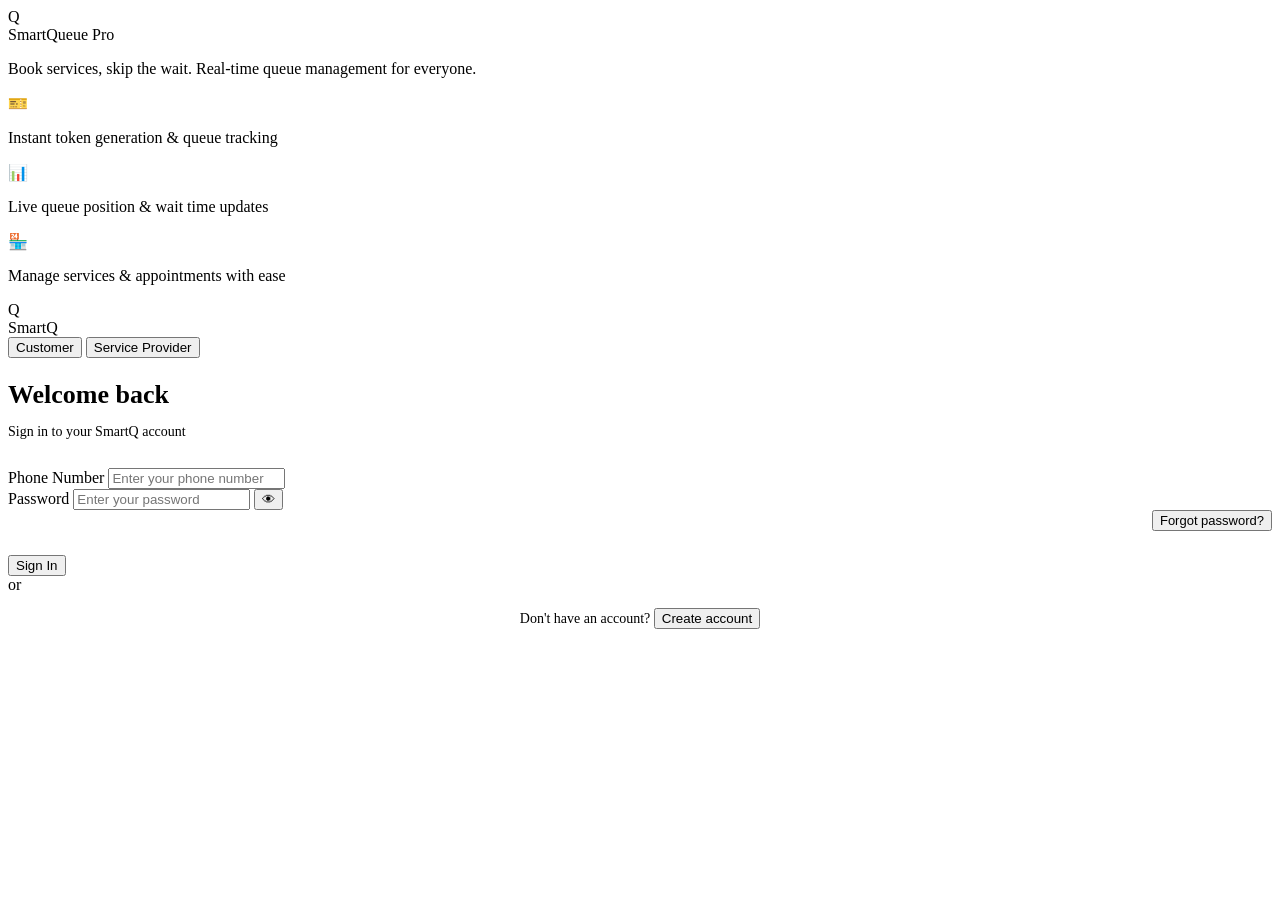
==== web frontend/index.html @ 535a2e8b "Upload web frontend/index.html" ====
<!DOCTYPE html>
<html lang="en">
<head>
  <meta charset="UTF-8">
  <meta name="viewport" content="width=device-width, initial-scale=1.0">
  <title>SmartQ – Skip the Queue</title>
  <link rel="stylesheet" href="css/style.css">
</head>
<body>
<div class="auth-root">
  <!-- LEFT: Hero Panel -->
  <div class="auth-hero">
    <div class="hero-logo">Q</div>
    <div class="hero-title">SmartQueue Pro</div>
    <p class="hero-sub">Book services, skip the wait. Real-time queue management for everyone.</p>
    <div class="hero-features">
      <div class="hero-feat"><span class="fi">🎫</span><p>Instant token generation & queue tracking</p></div>
      <div class="hero-feat"><span class="fi">📊</span><p>Live queue position & wait time updates</p></div>
      <div class="hero-feat"><span class="fi">🏪</span><p>Manage services & appointments with ease</p></div>
    </div>
  </div>

  <!-- RIGHT: Auth Forms -->
  <div class="auth-panel">
    <div class="auth-box">
      <div class="auth-logo-sm">
        <div class="lm">Q</div>
        <span>SmartQ</span>
      </div>

      <!-- Role Tabs -->
      <div class="auth-tab-row" id="authTabs">
        <button class="auth-tab active" onclick="selectRole('user',this)">Customer</button>
        <button class="auth-tab" onclick="selectRole('provider',this)">Service Provider</button>
      </div>

      <!-- Sign In Form -->
      <div id="formSignIn">
        <h2 style="font-size:26px;font-weight:800;margin-bottom:6px;" id="signInTitle">Welcome back</h2>
        <p style="color:var(--text-2);font-size:14px;margin-bottom:28px;">Sign in to your SmartQ account</p>

        <div id="signInAlert" class="alert alert-error"></div>

        <form onsubmit="handleSignIn(event)">
          <div class="form-group">
            <label class="form-label">Phone Number</label>
            <input type="tel" id="loginPhone" class="form-input" placeholder="Enter your phone number" required>
          </div>
          <div class="form-group">
            <label class="form-label">Password</label>
            <input type="password" id="loginPassword" class="form-input" placeholder="Enter your password" required>
            <button type="button" class="input-icon" onclick="togglePwd('loginPassword',this)">👁</button>
          </div>
          <div style="text-align:right;margin-bottom:24px;">
            <button type="button" class="link" style="font-size:13px;" onclick="showForm('formForgot')">Forgot password?</button>
          </div>
          <button type="submit" class="btn btn-primary" id="signInBtn">Sign In</button>
        </form>

        <div class="divider"><span>or</span></div>
        <p style="text-align:center;font-size:14px;color:var(--text-2);">
          Don't have an account? <button class="link" onclick="showForm('formRegister')">Create account</button>
        </p>
      </div>

      <!-- Register Form -->
      <div id="formRegister" style="display:none;">
        <h2 style="font-size:26px;font-weight:800;margin-bottom:6px;">Create account</h2>
        <p style="color:var(--text-2);font-size:14px;margin-bottom:28px;" id="regSubtitle">Join SmartQ as a Customer</p>

        <div id="registerAlert" class="alert alert-error"></div>

        <form onsubmit="handleRegister(event)">
          <div class="form-group">
            <label class="form-label">Full Name</label>
            <input type="text" id="regName" class="form-input" placeholder="Your full name" required>
          </div>
          <div class="form-group">
            <label class="form-label">Phone Number</label>
            <input type="tel" id="regPhone" class="form-input" placeholder="Phone number" required>
          </div>
          <div class="form-group">
            <label class="form-label">Email Address</label>
            <input type="email" id="regEmail" class="form-input" placeholder="Email (optional)">
          </div>
          <div id="providerRegFields" style="display:none;">
            <div class="form-group">
              <label class="form-label">Business / Shop Name</label>
              <input type="text" id="regShopName" class="form-input" placeholder="e.g. City Clinic">
            </div>
            <div class="form-group">
              <label class="form-label">Location / Address</label>
              <input type="text" id="regLocation" class="form-input" placeholder="Full address">
            </div>
          </div>
          <div class="form-group">
            <label class="form-label">Password</label>
            <input type="password" id="regPassword" class="form-input" placeholder="Create a password" required>
            <button type="button" class="input-icon" onclick="togglePwd('regPassword',this)">👁</button>
          </div>
          <button type="submit" class="btn btn-primary" id="registerBtn">Create Account</button>
        </form>

        <p style="text-align:center;margin-top:20px;font-size:14px;color:var(--text-2);">
          Already have an account? <button class="link" onclick="showForm('formSignIn')">Sign in</button>
        </p>
      </div>

      <!-- Forgot Password -->
      <div id="formForgot" style="display:none;">
        <h2 style="font-size:26px;font-weight:800;margin-bottom:6px;">Reset password</h2>
        <p style="color:var(--text-2);font-size:14px;margin-bottom:28px;">Enter your phone number to receive an OTP</p>

        <div id="forgotAlert" class="alert"></div>

        <div id="forgotStep1">
          <div class="form-group">
            <label class="form-label">Phone Number</label>
            <input type="tel" id="forgotPhone" class="form-input" placeholder="Your registered phone">
          </div>
          <button class="btn btn-primary" onclick="sendOTP()">Send OTP</button>
        </div>

        <div id="forgotStep2" style="display:none;">
          <div class="form-group">
            <label class="form-label">OTP Code</label>
            <input type="text" id="otpCode" class="form-input" placeholder="Enter OTP">
          </div>
          <div class="form-group">
            <label class="form-label">New Password</label>
            <input type="password" id="newPassword" class="form-input" placeholder="New password">
          </div>
          <button class="btn btn-primary" onclick="resetPassword()">Reset Password</button>
        </div>

        <p style="text-align:center;margin-top:20px;font-size:14px;">
          <button class="link" onclick="showForm('formSignIn')">← Back to sign in</button>
        </p>
      </div>
    </div>
  </div>
</div>

<script src="js/api.js"></script>
<script>
  // Handle logout parameter or clear previous sessions when opening login page directly
  if (window.location.search.includes('logout=true')) {
    session.clearAll();
    window.history.replaceState({}, document.title, window.location.pathname);
  }
  // Clear any existing session so the app always opens the login page first as requested
  session.clearAll();

  let selectedRole = 'user';

  function selectRole(role, tabEl) {
    selectedRole = role;
    document.querySelectorAll('.auth-tab').forEach(t => t.classList.remove('active'));
    tabEl.classList.add('active');
    document.getElementById('signInTitle').textContent = role === 'user' ? 'Welcome back' : 'Provider Sign In';
    document.getElementById('regSubtitle').textContent = role === 'user' ? 'Join SmartQ as a Customer' : 'Register your business on SmartQ';
    document.getElementById('providerRegFields').style.display = role === 'provider' ? 'block' : 'none';
    showForm('formSignIn');
  }

  function showForm(id) {
    ['formSignIn','formRegister','formForgot'].forEach(f => document.getElementById(f).style.display = 'none');
    document.getElementById(id).style.display = 'block';
  }

  function togglePwd(id, btn) {
    const inp = document.getElementById(id);
    inp.type = inp.type === 'password' ? 'text' : 'password';
    btn.textContent = inp.type === 'password' ? '👁' : '🙈';
  }

  function showAlert(id, msg, type='error') {
    const el = document.getElementById(id);
    el.textContent = msg;
    el.className = `alert alert-${type} show`;
  }

  async function handleSignIn(e) {
    e.preventDefault();
    const phone = document.getElementById('loginPhone').value.trim();
    const password = document.getElementById('loginPassword').value;
    const btn = document.getElementById('signInBtn');
    document.getElementById('signInAlert').classList.remove('show');
    btn.innerHTML = '<div class="spinner" style="width:20px;height:20px;border-width:2px;"></div>';
    btn.disabled = true;
    try {
      let res;
      if (selectedRole === 'provider') {
        res = await api.loginProvider(phone, password);
        const providerData = res.provider || res.user;
        if (res.success && providerData) { session.setProvider(providerData); window.location.href = 'provider_dashboard.html'; return; }
      } else {
        res = await api.login(phone, password);
        if (res.success) { session.setUser(res.user); window.location.href = 'user_dashboard.html'; return; }
      }
      showAlert('signInAlert', res.message || 'Invalid phone or password');
    } catch(e) { showAlert('signInAlert', 'Network error. Please try again.'); }
    finally { btn.textContent = 'Sign In'; btn.disabled = false; }
  }

  async function handleRegister(e) {
    e.preventDefault();
    const name = document.getElementById('regName').value.trim();
    const phone = document.getElementById('regPhone').value.trim();
    const email = document.getElementById('regEmail').value.trim();
    const password = document.getElementById('regPassword').value;
    const btn = document.getElementById('registerBtn');
    document.getElementById('registerAlert').classList.remove('show');
    btn.innerHTML = '<div class="spinner" style="width:20px;height:20px;border-width:2px;"></div>';
    btn.disabled = true;
    try {
      let res;
      if (selectedRole === 'provider') {
        const shopName = document.getElementById('regShopName').value.trim();
        const location = document.getElementById('regLocation').value.trim();
        res = await api.request('/auth/register_provider.php','POST',{ name, phone, password, shopName, location, categoryId:1 });
      } else {
        res = await api.register(name, phone, email, password);
      }
      if (res.success) { showAlert('registerAlert','Account created! Please sign in.','success'); setTimeout(()=>showForm('formSignIn'),1800); }
      else showAlert('registerAlert', res.message || 'Registration failed');
    } catch(e) { showAlert('registerAlert','Network error.'); }
    finally { btn.textContent = 'Create Account'; btn.disabled = false; }
  }

  async function sendOTP() {
    const phone = document.getElementById('forgotPhone').value.trim();
    if (!phone) return;
    try {
      const res = await api.request('/auth/send_otp.php','POST',{ phone });
      if (res.success) { showAlert('forgotAlert','OTP sent!','success'); document.getElementById('forgotStep1').style.display='none'; document.getElementById('forgotStep2').style.display='block'; }
      else showAlert('forgotAlert', res.message || 'Failed to send OTP');
    } catch(e) { showAlert('forgotAlert','Network error.'); }
  }

  async function resetPassword() {
    const phone = document.getElementById('forgotPhone').value.trim();
    const otp = document.getElementById('otpCode').value.trim();
    const newPwd = document.getElementById('newPassword').value;
    try {
      const res = await api.request('/auth/reset_password.php','POST',{ phone, otp, newPassword: newPwd });
      if (res.success) { showAlert('forgotAlert','Password reset!','success'); setTimeout(()=>showForm('formSignIn'),1500); }
      else showAlert('forgotAlert', res.message || 'Reset failed');
    } catch(e) { showAlert('forgotAlert','Network error.'); }
  }
</script>
</body>
</html>
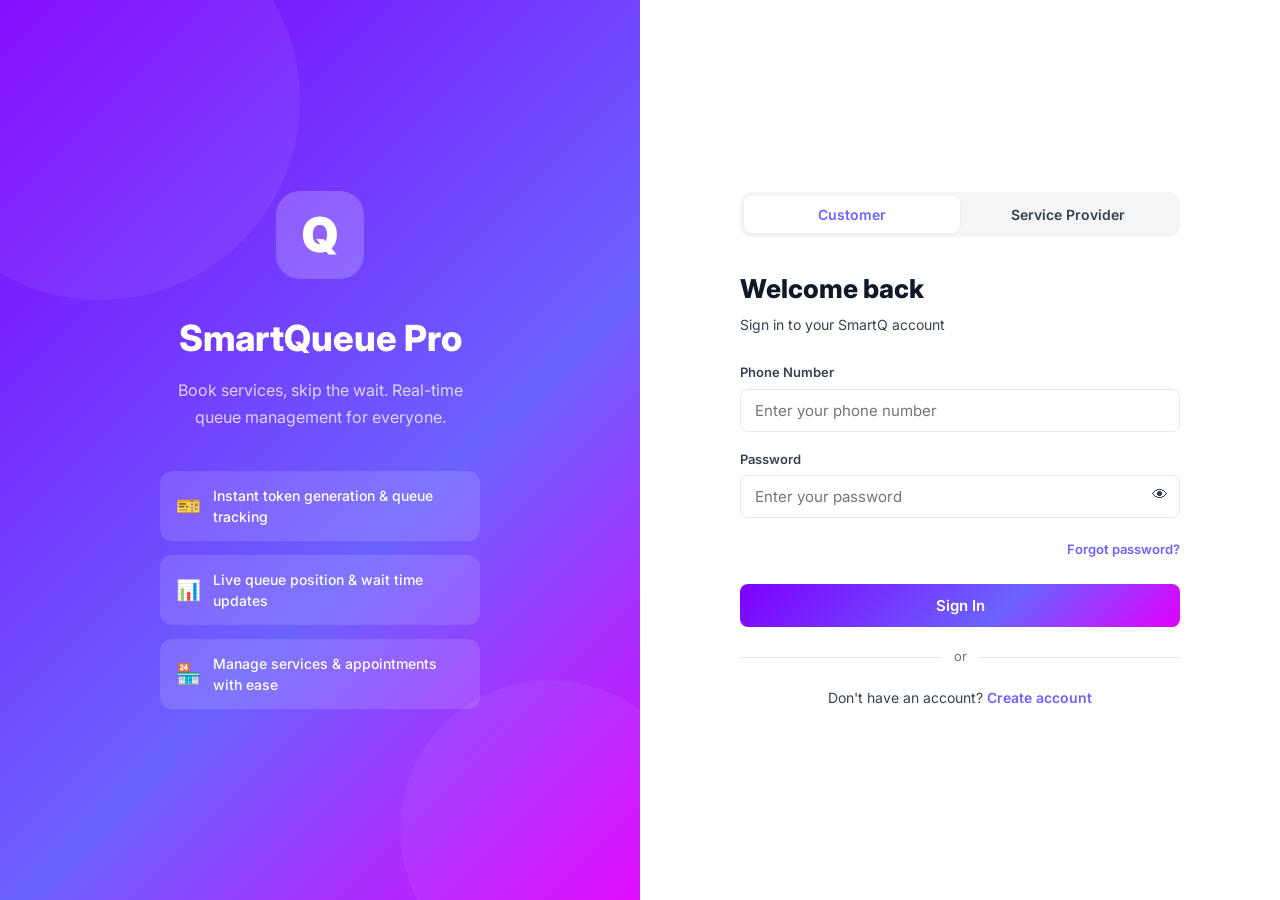
==== commit 605da2e0: "Fix registration email optional requirement" ====
--- a/web frontend/index.html
+++ b/web frontend/index.html
@@ -218,7 +218,7 @@
       if (selectedRole === 'provider') {
         const shopName = document.getElementById('regShopName').value.trim();
         const location = document.getElementById('regLocation').value.trim();
-        res = await api.request('/auth/register_provider.php','POST',{ name, phone, password, shopName, location, categoryId:1 });
+        res = await api.request('/auth/register_provider.php','POST',{ name, phone, email, password, shopName, location, categoryId:1 });
       } else {
         res = await api.register(name, phone, email, password);
       }
--- a/web frontend/css/style.css
+++ b/web frontend/css/style.css
@@ -0,0 +1,534 @@
+@import url('https://fonts.googleapis.com/css2?family=Inter:wght@300;400;500;600;700;800&display=swap');
+
+:root {
+  --primary: #6C63FF;
+  --primary-dark: #4A44B4;
+  --primary-light: #9E98FF;
+  --primary-5: rgba(108,99,255,0.05);
+  --primary-10: rgba(108,99,255,0.10);
+  --primary-15: rgba(108,99,255,0.15);
+  --primary-20: rgba(108,99,255,0.20);
+  --gradient: linear-gradient(135deg, #7F00FF 0%, #6C63FF 60%, #E100FF 100%);
+  --gradient-soft: linear-gradient(135deg, #f5f3ff 0%, #ede9fe 100%);
+  --bg: #F4F5F7;
+  --surface: #FFFFFF;
+  --surface-2: #FAFAFA;
+  --sidebar-bg: #1C1B3A;
+  --sidebar-active: rgba(108,99,255,0.25);
+  --text: #111827;
+  --text-2: #374151;
+  --text-3: #6B7280;
+  --success: #10B981;
+  --success-bg: rgba(16,185,129,0.1);
+  --warning: #F59E0B;
+  --warning-bg: rgba(245,158,11,0.1);
+  --error: #EF4444;
+  --error-bg: rgba(239,68,68,0.1);
+  --info: #3B82F6;
+  --info-bg: rgba(59,130,246,0.1);
+  --border: #E5E7EB;
+  --border-2: #F3F4F6;
+  --shadow-sm: 0 1px 3px rgba(0,0,0,0.06);
+  --shadow: 0 4px 16px rgba(0,0,0,0.07);
+  --shadow-lg: 0 8px 32px rgba(0,0,0,0.1);
+  --radius: 12px;
+  --radius-sm: 8px;
+  --radius-lg: 16px;
+  --radius-xl: 20px;
+  --sidebar-w: 260px;
+}
+
+*,*::before,*::after { box-sizing: border-box; margin: 0; padding: 0; }
+
+html { font-size: 16px; }
+
+body {
+  font-family: 'Inter', -apple-system, sans-serif;
+  background: var(--bg);
+  color: var(--text);
+  line-height: 1.5;
+  -webkit-font-smoothing: antialiased;
+}
+
+/* ── Scrollbar ──────────────────────────────── */
+::-webkit-scrollbar { width: 5px; height: 5px; }
+::-webkit-scrollbar-track { background: transparent; }
+::-webkit-scrollbar-thumb { background: #D1D5DB; border-radius: 99px; }
+
+/* ══ AUTH LAYOUT ════════════════════════════════════════════════════════════ */
+.auth-root {
+  min-height: 100vh;
+  display: grid;
+  grid-template-columns: 1fr 1fr;
+}
+@media (max-width: 900px) {
+  .auth-root { grid-template-columns: 1fr; }
+  .auth-hero { display: none !important; }
+}
+
+.auth-hero {
+  background: var(--gradient);
+  display: flex;
+  flex-direction: column;
+  align-items: center;
+  justify-content: center;
+  padding: 48px;
+  color: white;
+  position: relative;
+  overflow: hidden;
+}
+.auth-hero::before {
+  content: '';
+  position: absolute;
+  width: 400px; height: 400px;
+  border-radius: 50%;
+  background: rgba(255,255,255,0.06);
+  top: -100px; left: -100px;
+}
+.auth-hero::after {
+  content: '';
+  position: absolute;
+  width: 300px; height: 300px;
+  border-radius: 50%;
+  background: rgba(255,255,255,0.05);
+  bottom: -80px; right: -60px;
+}
+.hero-logo {
+  font-size: 48px; font-weight: 900;
+  background: rgba(255,255,255,0.2);
+  width: 88px; height: 88px;
+  border-radius: 24px;
+  display: flex; align-items: center; justify-content: center;
+  margin-bottom: 32px;
+  position: relative; z-index: 1;
+}
+.hero-title { font-size: 36px; font-weight: 800; margin-bottom: 12px; position: relative; z-index: 1; }
+.hero-sub { font-size: 16px; color: rgba(255,255,255,0.75); line-height: 1.7; max-width: 320px; text-align: center; position: relative; z-index: 1; }
+.hero-features { margin-top: 40px; display: flex; flex-direction: column; gap: 14px; width: 100%; max-width: 320px; position: relative; z-index: 1; }
+.hero-feat { display: flex; align-items: center; gap: 12px; background: rgba(255,255,255,0.12); border-radius: var(--radius); padding: 14px 16px; }
+.hero-feat .fi { font-size: 20px; }
+.hero-feat p { font-size: 14px; font-weight: 500; }
+
+.auth-panel {
+  display: flex;
+  flex-direction: column;
+  align-items: center;
+  justify-content: center;
+  padding: 48px 40px;
+  background: var(--surface);
+  min-height: 100vh;
+  overflow-y: auto;
+}
+.auth-box { width: 100%; max-width: 440px; }
+.auth-logo-sm { display: none; margin-bottom: 32px; }
+@media (max-width: 900px) { .auth-logo-sm { display: flex; align-items: center; gap: 12px; } }
+.auth-logo-sm .lm { width: 44px; height: 44px; border-radius: 12px; background: var(--gradient); display: flex; align-items: center; justify-content: center; font-size: 22px; font-weight: 900; color: white; }
+.auth-logo-sm span { font-size: 22px; font-weight: 800; color: var(--text); }
+
+.auth-tab-row { display: flex; background: var(--bg); border-radius: var(--radius); padding: 4px; margin-bottom: 32px; }
+.auth-tab { flex: 1; padding: 10px; text-align: center; font-size: 14px; font-weight: 600; color: var(--text-2); border-radius: var(--radius-sm); cursor: pointer; transition: all 0.2s; border: none; background: none; font-family: inherit; }
+.auth-tab.active { background: var(--surface); color: var(--primary); box-shadow: var(--shadow-sm); }
+
+.role-grid { display: grid; grid-template-columns: 1fr 1fr; gap: 12px; margin-bottom: 28px; }
+.role-tile {
+  border: 2px solid var(--border);
+  border-radius: var(--radius-lg);
+  padding: 20px 16px;
+  text-align: center;
+  cursor: pointer;
+  transition: all 0.2s;
+  background: var(--surface);
+}
+.role-tile:hover { border-color: var(--primary-light); box-shadow: var(--shadow); }
+.role-tile.selected { border-color: var(--primary); background: var(--primary-5); box-shadow: 0 0 0 4px var(--primary-10); }
+.role-tile .rt-icon { font-size: 32px; margin-bottom: 10px; }
+.role-tile .rt-name { font-size: 15px; font-weight: 700; color: var(--text); }
+.role-tile .rt-desc { font-size: 12px; color: var(--text-2); margin-top: 4px; }
+
+.form-label { display: block; font-size: 13px; font-weight: 600; color: var(--text-2); margin-bottom: 6px; }
+.form-input {
+  width: 100%; padding: 11px 14px;
+  border: 1.5px solid var(--border);
+  border-radius: var(--radius-sm);
+  font-size: 15px; font-family: inherit;
+  background: var(--surface); color: var(--text);
+  transition: border-color 0.2s, box-shadow 0.2s;
+  outline: none;
+}
+.form-input:focus { border-color: var(--primary); box-shadow: 0 0 0 3px var(--primary-10); }
+.form-input:disabled { background: var(--bg); color: var(--text-2); cursor: not-allowed; }
+.form-group { margin-bottom: 18px; position: relative; }
+.input-icon { position: absolute; right: 12px; top: 36px; font-size: 16px; cursor: pointer; color: var(--text-2); background: none; border: none; }
+
+.btn { display: inline-flex; align-items: center; justify-content: center; gap: 8px; font-family: inherit; font-weight: 600; cursor: pointer; border: none; transition: all 0.2s; }
+.btn-primary { background: var(--gradient); color: white; padding: 12px 24px; border-radius: var(--radius-sm); font-size: 15px; width: 100%; }
+.btn-primary:hover { opacity: 0.9; transform: translateY(-1px); box-shadow: 0 4px 16px rgba(108,99,255,0.4); }
+.btn-primary:active { transform: translateY(0); }
+.btn-primary:disabled { background: #D1D5DB; box-shadow: none; transform: none; cursor: not-allowed; }
+.btn-secondary { background: var(--bg); color: var(--text-2); padding: 10px 20px; border-radius: var(--radius-sm); font-size: 14px; }
+.btn-secondary:hover { background: var(--border); }
+.btn-danger { background: var(--error-bg); color: var(--error); padding: 10px 20px; border-radius: var(--radius-sm); font-size: 14px; }
+.btn-danger:hover { background: rgba(239,68,68,0.15); }
+.btn-icon { width: 36px; height: 36px; border-radius: var(--radius-sm); display: flex; align-items: center; justify-content: center; font-size: 16px; cursor: pointer; border: none; background: var(--bg); transition: background 0.2s; }
+.btn-icon:hover { background: var(--border); }
+
+.link { color: var(--primary); font-weight: 600; cursor: pointer; background: none; border: none; font-family: inherit; font-size: inherit; }
+.link:hover { text-decoration: underline; }
+
+.alert { padding: 12px 14px; border-radius: var(--radius-sm); font-size: 14px; font-weight: 500; margin-bottom: 16px; display: none; }
+.alert.show { display: block; }
+.alert-error { background: var(--error-bg); color: var(--error); }
+.alert-success { background: var(--success-bg); color: var(--success); }
+
+.divider { display: flex; align-items: center; gap: 12px; margin: 20px 0; }
+.divider::before, .divider::after { content: ''; flex: 1; height: 1px; background: var(--border); }
+.divider span { font-size: 13px; color: var(--text-3); }
+
+/* ══ DASHBOARD LAYOUT ═══════════════════════════════════════════════════════ */
+.app-layout { display: flex; min-height: 100vh; }
+
+/* SIDEBAR */
+.sidebar {
+  width: var(--sidebar-w);
+  background: var(--sidebar-bg);
+  display: flex;
+  flex-direction: column;
+  position: fixed;
+  top: 0; left: 0;
+  height: 100vh;
+  z-index: 100;
+  overflow-y: auto;
+  transition: transform 0.3s;
+}
+.sidebar-brand {
+  padding: 24px 20px 20px;
+  border-bottom: 1px solid rgba(255,255,255,0.07);
+}
+.sb-logo { display: flex; align-items: center; gap: 12px; }
+.sb-logo .lm { width: 40px; height: 40px; border-radius: 10px; background: var(--gradient); display: flex; align-items: center; justify-content: center; font-size: 20px; font-weight: 900; color: white; }
+.sb-logo span { font-size: 18px; font-weight: 800; color: white; }
+
+.sidebar-user { padding: 16px 20px; border-bottom: 1px solid rgba(255,255,255,0.07); }
+.sb-user-name { font-size: 15px; font-weight: 700; color: white; }
+.sb-user-role { font-size: 12px; color: #A5B4FC; margin-top: 2px; }
+
+.sidebar-nav { padding: 16px 12px; flex: 1; }
+.nav-section-label { font-size: 10px; font-weight: 700; text-transform: uppercase; letter-spacing: 1px; color: rgba(255,255,255,0.3); padding: 8px 8px 4px; }
+
+/* General nav-link for light backgrounds */
+.nav-link {
+  display: flex; align-items: center; gap: 12px;
+  padding: 10px 12px; border-radius: var(--radius-sm);
+  color: var(--text-2); font-size: 14px; font-weight: 500;
+  cursor: pointer; transition: all 0.2s; margin-bottom: 2px;
+  border: none; background: none; width: 100%; text-align: left; font-family: inherit;
+}
+.nav-link:hover { background: var(--primary-5); color: var(--primary); }
+.nav-link.active { background: var(--primary-10); color: var(--primary); font-weight: 700; }
+
+/* Sidebar specific nav-link for dark sidebar background */
+.sidebar .nav-link {
+  color: rgba(255,255,255,0.7);
+}
+.sidebar .nav-link:hover { background: rgba(255,255,255,0.08); color: white; }
+.sidebar .nav-link.active { background: var(--sidebar-active); color: white; font-weight: 600; }
+
+.nav-link .nl-icon { font-size: 18px; width: 22px; text-align: center; }
+.nav-link .nl-badge {
+  margin-left: auto; min-width: 20px; height: 20px;
+  background: var(--error); border-radius: 10px;
+  font-size: 11px; font-weight: 700; color: white;
+  display: flex; align-items: center; justify-content: center; padding: 0 5px;
+}
+
+.sidebar-footer { padding: 12px; border-top: 1px solid rgba(255,255,255,0.07); }
+.sb-logout { display: flex; align-items: center; gap: 10px; padding: 10px 12px; border-radius: var(--radius-sm); color: rgba(255,255,255,0.5); font-size: 14px; cursor: pointer; transition: all 0.2s; border: none; background: none; width: 100%; font-family: inherit; }
+.sb-logout:hover { background: rgba(239,68,68,0.15); color: #FCA5A5; }
+
+/* MAIN CONTENT */
+.main-content {
+  margin-left: var(--sidebar-w);
+  flex: 1;
+  display: flex;
+  flex-direction: column;
+  min-height: 100vh;
+}
+
+/* TOP HEADER BAR */
+.topbar {
+  background: var(--surface);
+  border-bottom: 1px solid var(--border);
+  padding: 0 32px;
+  height: 64px;
+  display: flex;
+  align-items: center;
+  justify-content: space-between;
+  position: sticky; top: 0; z-index: 50;
+}
+.topbar-left { display: flex; align-items: center; gap: 16px; }
+.topbar-title { font-size: 20px; font-weight: 700; color: var(--text); }
+.topbar-breadcrumb { font-size: 13px; color: var(--text-2); display: flex; align-items: center; gap: 6px; }
+.topbar-right { display: flex; align-items: center; gap: 12px; }
+.topbar-search {
+  display: flex; align-items: center; gap: 8px;
+  background: var(--bg); border-radius: var(--radius-sm);
+  padding: 8px 14px; width: 280px;
+}
+.topbar-search input { border: none; background: none; outline: none; font-size: 14px; font-family: inherit; width: 100%; color: var(--text); }
+.topbar-search input::placeholder { color: var(--text-3); }
+.topbar-notif { position: relative; }
+.notif-badge {
+  position: absolute; top: -4px; right: -4px;
+  min-width: 18px; height: 18px;
+  background: var(--error); border-radius: 9px;
+  font-size: 10px; font-weight: 700; color: white;
+  display: none; align-items: center; justify-content: center; padding: 0 4px;
+}
+
+/* PAGE CONTENT AREA */
+.page-content {
+  padding: 32px;
+  flex: 1;
+}
+
+/* SECTION / PAGE */
+.section { display: none; }
+.section.active { display: block; }
+
+/* PAGE HEADER */
+.page-header { display: flex; align-items: flex-start; justify-content: space-between; margin-bottom: 28px; }
+.page-header h1 { font-size: 26px; font-weight: 800; color: var(--text); }
+.page-header p { font-size: 14px; color: var(--text-2); margin-top: 4px; }
+.page-header-actions { display: flex; gap: 10px; }
+
+/* CARD */
+.card {
+  background: var(--surface);
+  border-radius: var(--radius);
+  border: 1px solid var(--border);
+  box-shadow: var(--shadow-sm);
+}
+.card-pad { padding: 24px; }
+.card-title { font-size: 16px; font-weight: 700; color: var(--text); margin-bottom: 16px; }
+
+/* STAT CARDS ROW */
+.stats-row { display: grid; gap: 20px; margin-bottom: 28px; }
+.stats-row-4 { grid-template-columns: repeat(4, 1fr); }
+.stats-row-3 { grid-template-columns: repeat(3, 1fr); }
+.stats-row-2 { grid-template-columns: repeat(2, 1fr); }
+
+.stat-card {
+  background: var(--surface);
+  border: 1px solid var(--border);
+  border-radius: var(--radius);
+  box-shadow: var(--shadow-sm);
+  padding: 20px;
+  cursor: pointer;
+  transition: box-shadow 0.2s, transform 0.15s;
+}
+.stat-card:hover { box-shadow: var(--shadow); transform: translateY(-2px); }
+.stat-card-header { display: flex; align-items: center; justify-content: space-between; margin-bottom: 12px; }
+.stat-icon { width: 44px; height: 44px; border-radius: var(--radius-sm); display: flex; align-items: center; justify-content: center; font-size: 20px; }
+.stat-value { font-size: 32px; font-weight: 800; color: var(--text); }
+.stat-label { font-size: 13px; font-weight: 500; color: var(--text-2); margin-top: 4px; }
+.stat-change { font-size: 12px; font-weight: 500; margin-top: 8px; display: flex; align-items: center; gap: 4px; }
+.stat-change.up { color: var(--success); }
+.stat-change.down { color: var(--error); }
+
+/* TABLE */
+.table-wrap { overflow-x: auto; border-radius: var(--radius); border: 1px solid var(--border); background: var(--surface); box-shadow: var(--shadow-sm); }
+table { width: 100%; border-collapse: collapse; }
+thead th { padding: 14px 16px; text-align: left; font-size: 12px; font-weight: 700; text-transform: uppercase; letter-spacing: 0.5px; color: var(--text-2); background: var(--bg); border-bottom: 1px solid var(--border); }
+tbody td { padding: 14px 16px; font-size: 14px; border-bottom: 1px solid var(--border-2); vertical-align: middle; }
+tbody tr:last-child td { border-bottom: none; }
+tbody tr:hover td { background: var(--primary-5); }
+
+/* BADGE */
+.badge { display: inline-flex; align-items: center; padding: 4px 10px; border-radius: 999px; font-size: 12px; font-weight: 600; }
+.badge-waiting { background: var(--warning-bg); color: var(--warning); }
+.badge-running { background: var(--success-bg); color: var(--success); }
+.badge-completed { background: var(--info-bg); color: var(--info); }
+.badge-cancelled, .badge-rejected { background: var(--error-bg); color: var(--error); }
+.badge-primary { background: var(--primary-10); color: var(--primary); }
+
+/* SEARCH/FILTER BAR */
+.toolbar { display: flex; align-items: center; gap: 12px; margin-bottom: 20px; flex-wrap: wrap; }
+.search-field {
+  display: flex; align-items: center; gap: 8px;
+  background: var(--surface); border: 1px solid var(--border);
+  border-radius: var(--radius-sm); padding: 9px 14px; flex: 1; min-width: 200px;
+}
+.search-field input { border: none; outline: none; font-size: 14px; font-family: inherit; width: 100%; background: none; }
+.filter-pill { padding: 8px 16px; border-radius: 999px; font-size: 13px; font-weight: 600; cursor: pointer; border: 1.5px solid var(--border); background: var(--surface); color: var(--text-2); transition: all 0.2s; }
+.filter-pill.active { border-color: var(--primary); background: var(--primary-10); color: var(--primary); }
+.filter-pill:hover { border-color: var(--primary-light); }
+
+/* GRID CARDS (Centers, Services) */
+.card-grid { display: grid; grid-template-columns: repeat(auto-fill, minmax(280px, 1fr)); gap: 20px; margin-bottom: 24px; }
+.item-card {
+  background: var(--surface); border: 1px solid var(--border);
+  border-radius: var(--radius); box-shadow: var(--shadow-sm);
+  padding: 20px; cursor: pointer;
+  transition: box-shadow 0.2s, transform 0.15s;
+  display: flex; gap: 16px; align-items: flex-start;
+}
+.item-card:hover { box-shadow: var(--shadow); transform: translateY(-2px); }
+.item-card-icon { width: 52px; height: 52px; border-radius: var(--radius-sm); background: var(--primary-10); display: flex; align-items: center; justify-content: center; font-size: 24px; flex-shrink: 0; }
+.item-card-body { flex: 1; min-width: 0; }
+.item-card-title { font-size: 15px; font-weight: 700; color: var(--text); }
+.item-card-sub { font-size: 13px; color: var(--text-2); margin-top: 2px; }
+.item-card-meta { display: flex; align-items: center; gap: 8px; margin-top: 10px; flex-wrap: wrap; }
+
+/* SLOT CHIPS GRID */
+.slot-grid { display: grid; grid-template-columns: repeat(auto-fill, minmax(180px, 1fr)); gap: 12px; margin-bottom: 20px; }
+.slot-chip {
+  border: 1.5px solid var(--border);
+  border-radius: var(--radius);
+  padding: 16px;
+  cursor: pointer;
+  transition: all 0.2s;
+  background: var(--surface);
+  text-align: center;
+}
+.slot-chip:hover { border-color: var(--primary-light); box-shadow: var(--shadow); }
+.slot-chip.sel { background: var(--primary); border-color: var(--primary); }
+.slot-chip.active-now { background: var(--success-bg); border: 2px solid var(--success); }
+.slot-chip.full { background: var(--bg); border-color: transparent; cursor: not-allowed; opacity: 0.6; }
+.slot-chip .sc-badge { display: inline-block; font-size: 11px; font-weight: 700; padding: 2px 8px; border-radius: 4px; background: var(--success); color: white; margin-bottom: 8px; }
+.slot-chip .sc-time { font-size: 14px; font-weight: 700; }
+.slot-chip.sel .sc-time { color: white; }
+.slot-chip.active-now .sc-time { color: var(--success); }
+.slot-chip .sc-count { font-size: 12px; color: var(--text-2); margin-top: 4px; }
+.slot-chip.sel .sc-count { color: rgba(255,255,255,0.85); }
+.slot-chip.full .sc-count { color: var(--error); }
+
+/* EMPTY STATE */
+.empty { display: flex; flex-direction: column; align-items: center; justify-content: center; padding: 64px 24px; gap: 12px; color: var(--text-2); }
+.empty-icon { font-size: 48px; opacity: 0.4; }
+.empty p { font-size: 15px; font-weight: 500; }
+
+/* SPINNER */
+.spin-wrap { display: flex; align-items: center; justify-content: center; padding: 48px; }
+.spinner { width: 36px; height: 36px; border: 3px solid var(--border); border-top-color: var(--primary); border-radius: 50%; animation: spin 0.7s linear infinite; }
+@keyframes spin { to { transform: rotate(360deg); } }
+
+/* MODAL */
+.modal-bg { position: fixed; inset: 0; background: rgba(0,0,0,0.5); z-index: 999; display: flex; align-items: center; justify-content: center; padding: 24px; }
+.modal-bg.hidden { display: none; }
+.modal-box { background: var(--surface); border-radius: var(--radius-xl); width: 100%; max-width: 480px; max-height: 90vh; overflow-y: auto; box-shadow: var(--shadow-lg); }
+.modal-header { padding: 24px 24px 0; display: flex; align-items: flex-start; justify-content: space-between; }
+.modal-header h2 { font-size: 20px; font-weight: 700; }
+.modal-header p { font-size: 14px; color: var(--text-2); margin-top: 4px; }
+.modal-body { padding: 24px; }
+.modal-footer { padding: 0 24px 24px; display: flex; gap: 10px; }
+
+/* STEP INDICATOR */
+.steps { display: flex; align-items: center; gap: 0; margin-bottom: 28px; }
+.step { display: flex; align-items: center; gap: 8px; font-size: 13px; font-weight: 600; color: var(--text-2); }
+.step-num { width: 28px; height: 28px; border-radius: 50%; display: flex; align-items: center; justify-content: center; font-size: 12px; font-weight: 700; background: var(--border); color: var(--text-2); transition: all 0.2s; }
+.step.done .step-num { background: var(--success); color: white; }
+.step.active .step-num { background: var(--primary); color: white; }
+.step.active { color: var(--primary); }
+.step-line { flex: 1; height: 2px; background: var(--border); margin: 0 8px; }
+.step-line.done { background: var(--success); }
+
+/* QUEUE TRACKING - DESKTOP LAYOUT */
+.queue-layout { display: grid; grid-template-columns: 1fr 340px; gap: 24px; }
+@media (max-width: 1100px) { .queue-layout { grid-template-columns: 1fr; } }
+
+.queue-hero { background: var(--gradient); border-radius: var(--radius-lg); padding: 32px; color: white; display: flex; gap: 48px; justify-content: center; align-items: center; margin-bottom: 24px; }
+.qh-item { text-align: center; }
+.qh-label { font-size: 14px; color: rgba(255,255,255,0.75); }
+.qh-value { font-size: 56px; font-weight: 800; line-height: 1; margin-top: 8px; }
+.qh-divider { width: 1px; height: 80px; background: rgba(255,255,255,0.3); }
+
+/* PROFILE CARD */
+.profile-card { display: grid; grid-template-columns: 260px 1fr; gap: 24px; }
+@media (max-width: 900px) { .profile-card { grid-template-columns: 1fr; } }
+.profile-avatar { background: var(--gradient); border-radius: var(--radius-xl); padding: 40px 24px; color: white; text-align: center; }
+.avatar-circle { width: 96px; height: 96px; border-radius: 50%; background: rgba(255,255,255,0.2); display: flex; align-items: center; justify-content: center; font-size: 44px; margin: 0 auto 16px; }
+.avatar-name { font-size: 22px; font-weight: 800; }
+.avatar-role { font-size: 14px; color: rgba(255,255,255,0.8); margin-top: 4px; }
+
+/* QUICK ACTION GRID */
+.qa-grid { display: grid; grid-template-columns: repeat(auto-fill, minmax(160px, 1fr)); gap: 16px; }
+.qa-tile {
+  background: var(--surface); border: 1px solid var(--border);
+  border-radius: var(--radius); padding: 20px 16px;
+  text-align: center; cursor: pointer;
+  transition: all 0.2s; box-shadow: var(--shadow-sm);
+}
+.qa-tile:hover { box-shadow: var(--shadow); transform: translateY(-2px); border-color: var(--primary-light); }
+.qa-tile .qt-icon { font-size: 28px; margin-bottom: 10px; }
+.qa-tile .qt-label { font-size: 13px; font-weight: 700; color: var(--text); }
+.qa-tile .qt-sub { font-size: 11px; color: var(--text-2); margin-top: 3px; }
+
+/* NOTIFICATIONS LIST */
+.notif-item { display: flex; gap: 14px; padding: 16px 0; border-bottom: 1px solid var(--border-2); }
+.notif-item:last-child { border-bottom: none; }
+.notif-dot-wrap { position: relative; padding-top: 4px; }
+.ndot { width: 10px; height: 10px; border-radius: 50%; background: var(--border); flex-shrink: 0; }
+.ndot.unread { background: var(--primary); }
+.notif-content { flex: 1; }
+.notif-title { font-size: 14px; font-weight: 600; color: var(--text); }
+.notif-msg { font-size: 13px; color: var(--text-2); margin-top: 2px; }
+.notif-time { font-size: 11px; color: var(--text-3); margin-top: 4px; }
+
+/* TOKEN CARDS */
+.token-grid { display: grid; grid-template-columns: repeat(auto-fill, minmax(300px, 1fr)); gap: 20px; }
+.token-card {
+  background: var(--surface); border: 1px solid var(--border);
+  border-radius: var(--radius); box-shadow: var(--shadow-sm);
+  padding: 20px; cursor: pointer; transition: all 0.2s;
+}
+.token-card:hover { box-shadow: var(--shadow); transform: translateY(-2px); }
+.tc-header { display: flex; justify-content: space-between; align-items: center; margin-bottom: 16px; }
+.tc-token { font-size: 28px; font-weight: 800; color: var(--primary); }
+.tc-center { font-size: 16px; font-weight: 700; margin-bottom: 4px; }
+.tc-slot { font-size: 13px; color: var(--text-2); }
+.tc-stats { display: flex; gap: 24px; margin-top: 16px; padding-top: 16px; border-top: 1px solid var(--border-2); }
+.tc-stat .lbl { font-size: 11px; color: var(--text-2); text-transform: uppercase; letter-spacing: 0.5px; }
+.tc-stat .val { font-size: 20px; font-weight: 700; margin-top: 2px; }
+.tc-actions { display: flex; gap: 8px; margin-top: 14px; }
+
+/* STAR RATING */
+.stars-row { display: flex; gap: 8px; justify-content: center; }
+.star { font-size: 36px; cursor: pointer; color: #D1D5DB; transition: color 0.15s, transform 0.1s; }
+.star.lit { color: var(--warning); }
+.star:hover { transform: scale(1.15); }
+
+/* RESPONSIVE */
+@media (max-width: 1024px) {
+  :root { --sidebar-w: 220px; }
+  .stats-row-4 { grid-template-columns: repeat(2, 1fr); }
+  .page-content { padding: 24px; }
+}
+@media (max-width: 768px) {
+  .sidebar { transform: translateX(-100%); }
+  .sidebar.open { transform: translateX(0); }
+  .main-content { margin-left: 0; }
+  .page-content { padding: 16px; }
+  .topbar { padding: 0 16px; }
+  .topbar-search { display: none; }
+  .stats-row-4, .stats-row-3 { grid-template-columns: repeat(2, 1fr); }
+  .card-grid { grid-template-columns: 1fr; }
+  .queue-layout { grid-template-columns: 1fr; }
+  .profile-card { grid-template-columns: 1fr; }
+}
+@media (max-width: 480px) {
+  .stats-row-4, .stats-row-3, .stats-row-2 { grid-template-columns: 1fr; }
+  .token-grid { grid-template-columns: 1fr; }
+}
+
+/* MOBILE HAMBURGER */
+.hamburger { display: none; }
+@media (max-width: 768px) {
+  .hamburger { display: flex; }
+  .sidebar-overlay { display: none; position: fixed; inset: 0; background: rgba(0,0,0,0.5); z-index: 99; }
+  .sidebar-overlay.open { display: block; }
+}
+
+/* BOOKING WIZARD SIDEBAR */
+.booking-layout { display: grid; grid-template-columns: 1fr 360px; gap: 28px; align-items: start; }
+@media (max-width: 1100px) { .booking-layout { grid-template-columns: 1fr; } }
+.booking-sidebar-card { position: sticky; top: 96px; }
